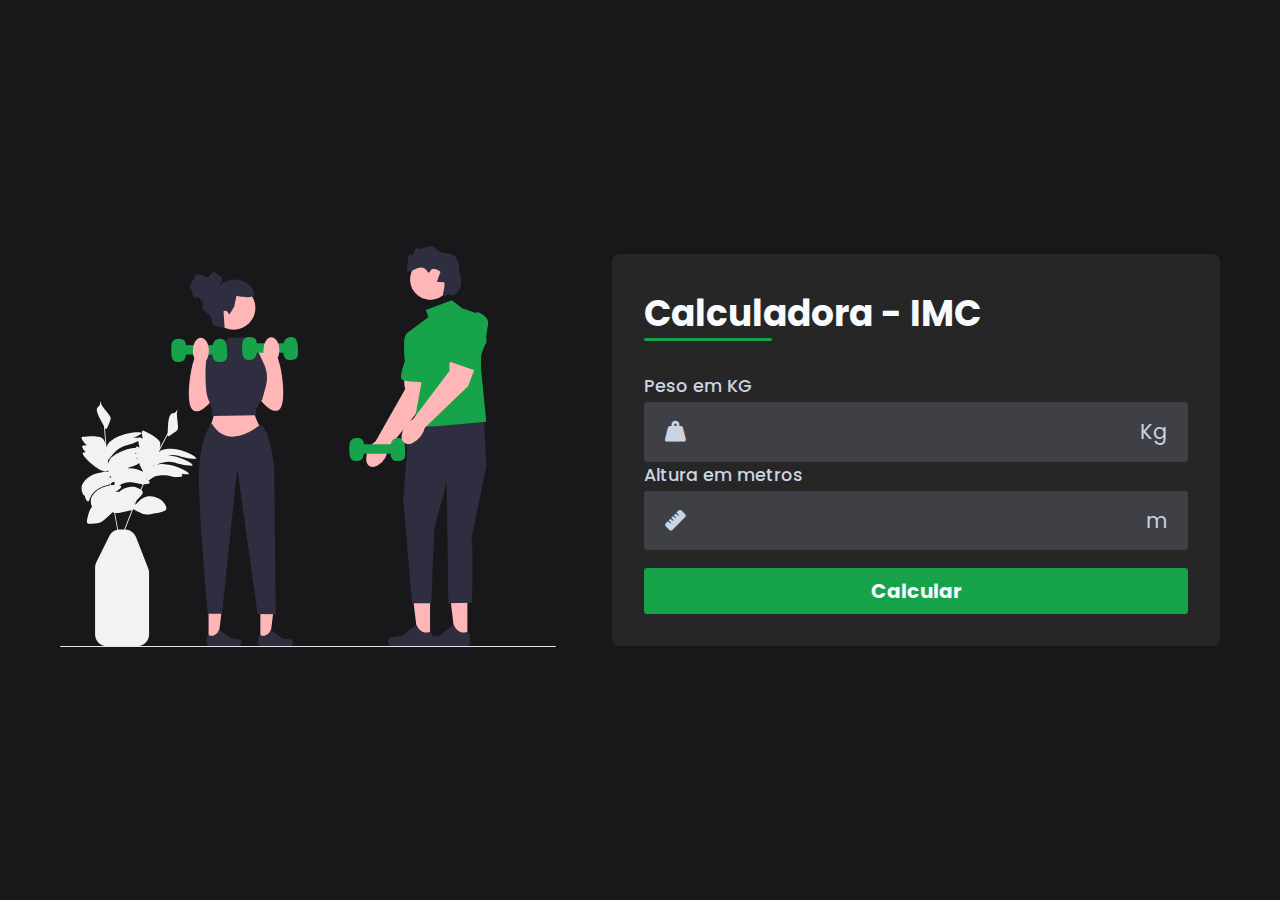
==== calculadora-imc/index.html @ 43d196ec "commitando" ====
<!DOCTYPE html>
<html lang="pt-br">
<head>
    <meta charset="UTF-8">
    <meta name="viewport" content="width=device-width, initial-scale=1.0">
    <title>Calculadora de IMC</title>

    <link rel="stylesheet" href="assets/css/style.css">
    <link rel="stylesheet" href="https://cdnjs.cloudflare.com/ajax/libs/font-awesome/6.5.1/css/all.min.css">
</head>
<body>
    <main id="container">
        <section id="img">
            <img src="assets/imagens/ilustration.svg">
        </section>
    <section id="calculator">
        <form id="form">
            <h1 id="title">
                Calculadora - IMC
            </h1>

            <div>
                <div class="input-box">
                    <label for="weight">
                        Peso em KG
                    </label>
                    <div class="input-field">
                        <i class="fa-solid fa-weight-hanging"></i>
                        <input type="number" id="weight" required>
                        <span>
                            Kg
                        </span>
                    </div>

                </div>
                
                <div class="input-box">
                    <label for="height">
                        Altura em metros
                    </label>
                    <div class="input-field">
                        <i class="fa-solid fa-ruler"></i>
                        <input type="number" step="0.01" id="height" required>
                        <span>
                            m
                        </span>
                    </div>
                </div>
                
                <button id="calculate">
                    Calcular
                </button>
        </form>

        <div id="infos" class="hidden">
            <div id="result">
                <div id="bmi">
                    <span id="value"></span>
                    <span>Seu IMC</span>
                </div>
                <div id="description">
                    <span></span>
                </div>
            </div>

            <div id="more_info">
                <a href="https://mundoeducacao.uol.com.br/saude-bem-estar">
                    Mais informações sobre o IMC
                    <i class="fa-solid fa-link"></i>
                </a>
            </div>
        </div>
    </section>
    </main>

    <script src="assets/js/script.js"></script>
</body>
</html>
---- calculadora-imc/assets/css/style.css ----
@import url('https://fonts.googleapis.com/css2?family=Poppins:wght@100;200;300;400;500;600&display=swap');

* {
    font-family: 'Poppins', sans-serif;
    margin: 0;
    padding: 0;
    box-sizing: border-box;
}

body {
    display: flex;
    align-items: center;
    justify-content: center;
    width: 100%;
    height: 100vh;
    background-color: #18181b;
}

#container {
    display: flex;
    align-items: center;
    gap: 3.5rem;
}

#img img {
    width: 31rem;
}

#calculator {
    display: flex;
    flex-direction: column;
    gap: 2rem;
    padding: 2rem;
    color: #f8fafc;
    background-color: #262626;
    border-radius: 8px;
}

#form {
    display: flex;
    flex-direction: column;
    gap: 2rem;
}

#title {
    font-size: 2.25rem;
    position: relative;
}

#title::after {
    position: absolute;
    content: '';
    width: 8rem;
    height: 3px;
    border-radius: 3px;
    background-color: #16a34a;
    bottom: 0;
    left: 0;
}

.input-box label {
    font-weight: 500;
    font-size: 1.1rem;
    color: #cbd5e1;
}

.input-field {
    display: flex;
    align-items: center;
    justify-content: space-between;
    background-color: #3f3f46;
    padding: 0.3rem;
    border-radius: 3px;
    margin-top: 3px;
}

.input-field span,  
.input-field i  {
    color: #cbd5e1;
    font-size: 1.3rem;
    padding: 0.6rem 1rem;
}

.input-field input {
    background-color: transparent;
    border: none;
    width: 100%;
    font-size: 1.3rem;
    color: #f8fafc;
    padding: 0 0.5rem;
}

.input-field input::-webkit-outer-spin-button,
.input-field input::-webkit-inner-spin-button {
  appearance: none;
}

.input-field input:focus {
    outline: none;
}

#calculate {
    border: none;
    font-size: 1.25rem;
    font-weight: bold;
    color: #f8fafc;
    background-color: #16a34a;
    padding: 0.5rem 0;
    border-radius: 3px;
    cursor: pointer;
    width: 100%;
    margin-top: 1.1rem;
}

#result {
    display: flex;
    gap: 2rem;
    align-items: center;
    border-top: 1px solid #ffffff34;
    padding: 0.75rem 0;
}

#bmi {
    display: flex;
    align-items: center;
    flex-direction: column;
    font-size: 2.25rem;
}

#bmi span:last-child{
    font-size: 1rem;
    color: #cbd5e1;
}

#description {
    width: 16.5rem;
}

#more_info {
    text-align: center;
    border-top: 1px solid #ffffff34;
    padding-top: 1.5rem;
}

#more_info a {
    color: #16a34a;
    display: flex;
    justify-content: center;
    align-items: center;
    gap: 0.6rem;
    font-size: 0.875rem;
    text-decoration: none;
    transition: color 0.5s;
}

#more_info a:hover {
    color: #cbd5e1
}

.hidden {
    display: none;
}

.normal {
    color: #16a34a;
}

.attention {
    color: #dc2626;
}

@media screen and (max-width: 1024px) {
    #img {
        display: none;
    }
}

@media screen and (max-width: 500px) {
    #container {
        width: 100%;
        height: 100%;
    }

    #calculator {
        width: 100%;
        height: 100%;
        border-radius: 0;
        justify-content: center;
    }
}
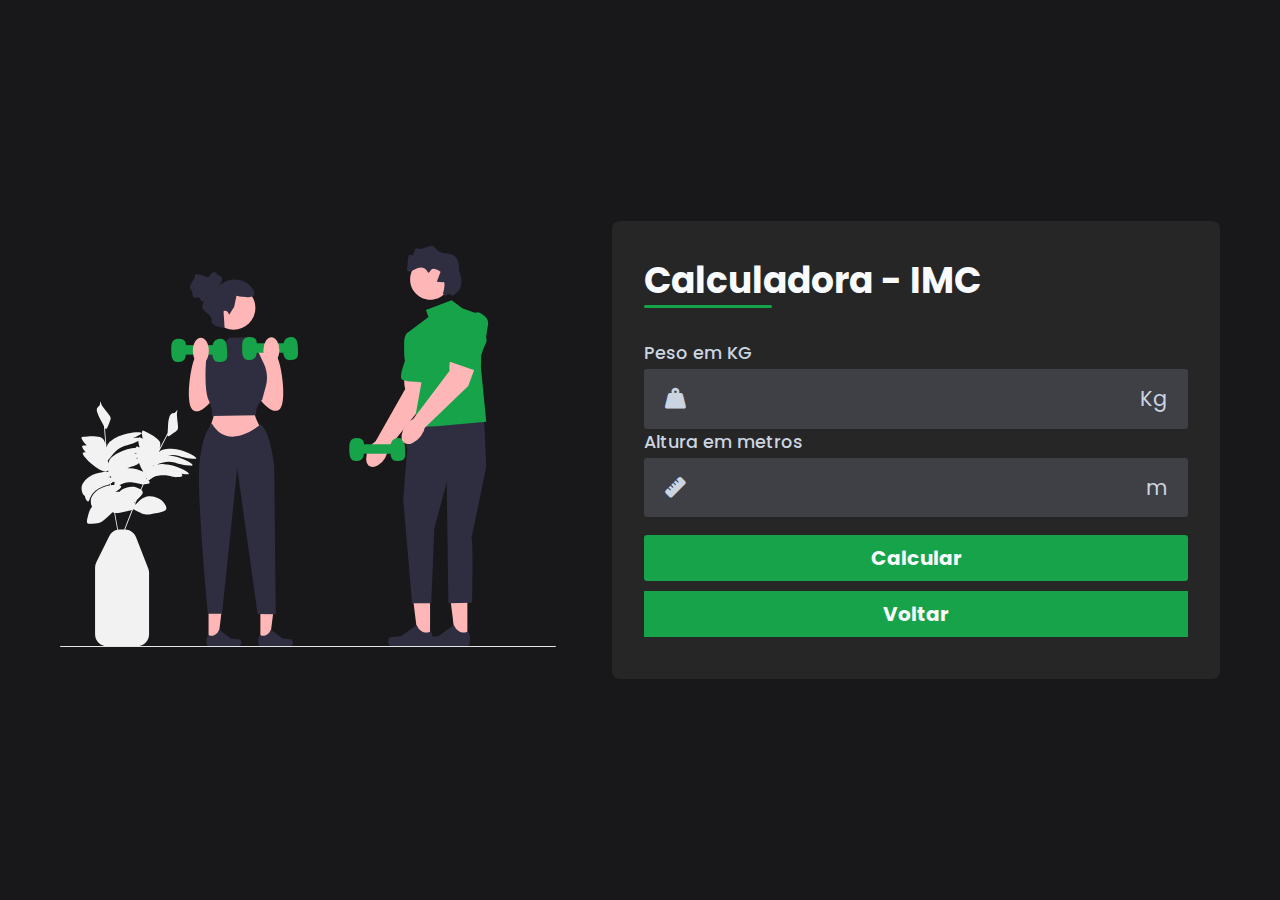
==== commit adf7324d: "mudança organização de pastas responsividade" ====
--- a/calculadora-imc/index.html
+++ b/calculadora-imc/index.html
@@ -50,6 +50,8 @@
                 <button id="calculate">
                     Calcular
                 </button>
+
+
         </form>
 
         <div id="infos" class="hidden">
@@ -70,8 +72,10 @@
                 </a>
             </div>
         </div>
+        <a id="voltar" href="/projetos.html"><b>Voltar</b></a>
     </section>
     </main>
+
 
     <script src="assets/js/script.js"></script>
 </body>
--- a/calculadora-imc/assets/css/style.css
+++ b/calculadora-imc/assets/css/style.css
@@ -120,6 +120,18 @@
     padding: 0.75rem 0;
 }
 
+#voltar {
+    display: block;
+    margin: 10px auto;
+    color: #f8fafc;
+    background-color: #16a34a;
+    font-size: 1.25rem;
+    text-decoration: none;
+    text-align: center;
+    padding: 0.5rem 0;
+    
+}
+
 #bmi {
     display: flex;
     align-items: center;
